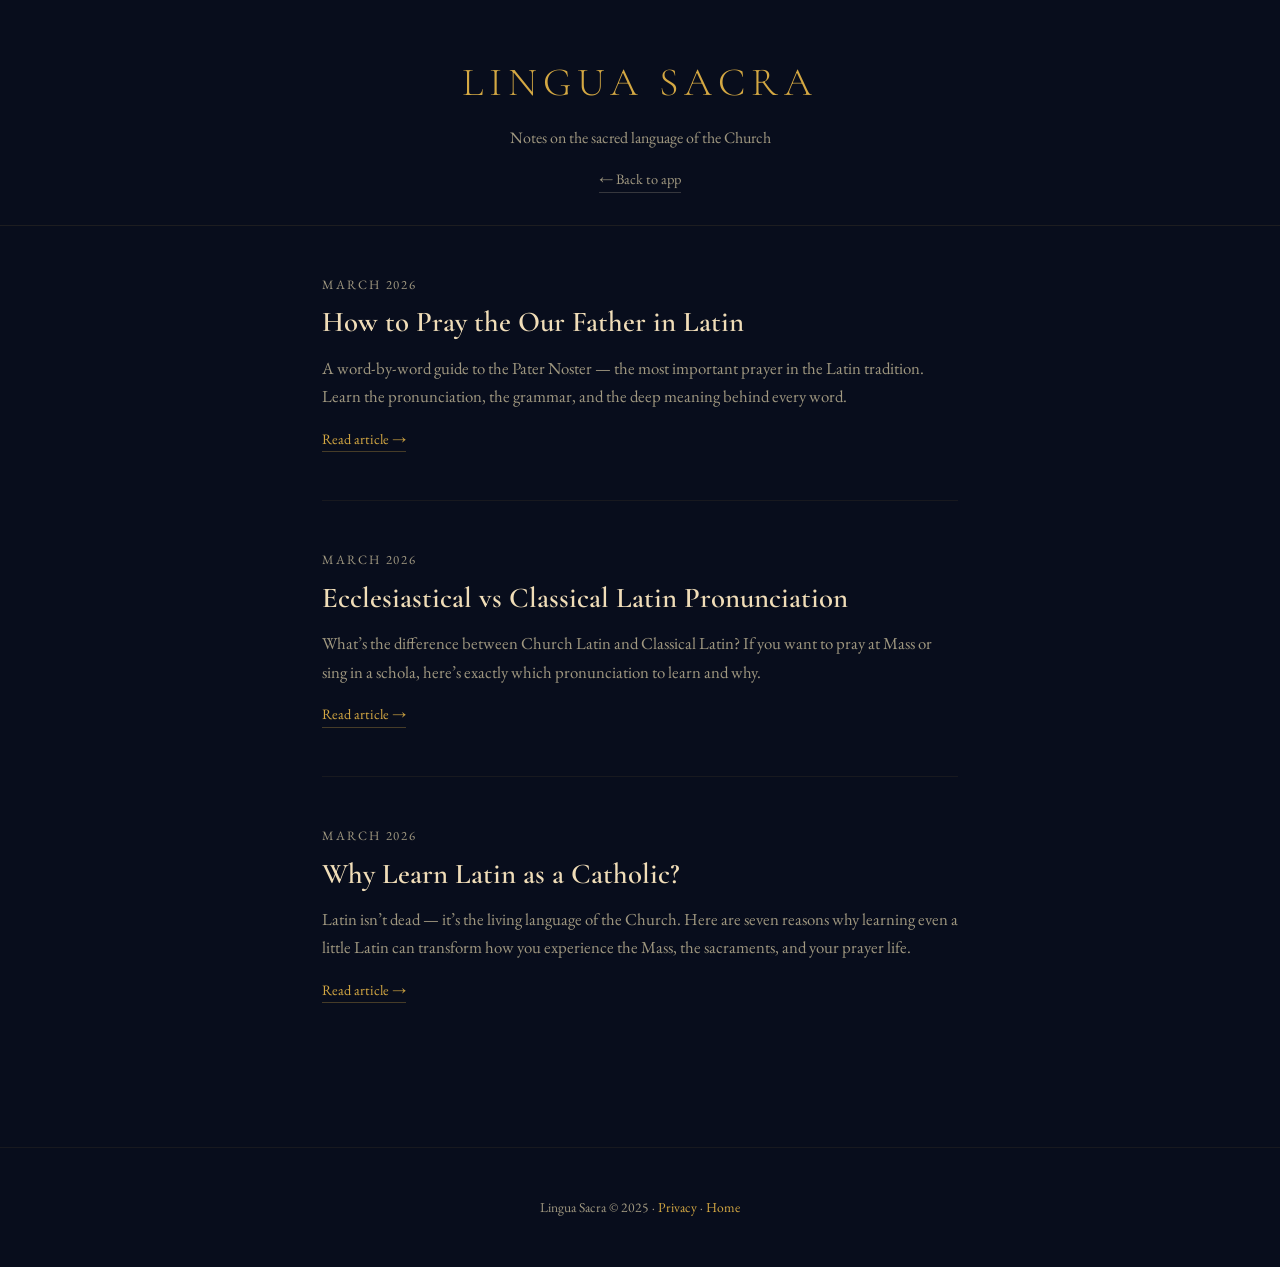
==== blog/index.html @ d64c72e0 "Add blog: 3 SEO articles (Our Father in Latin, Ecclesiastical vs Classical, Why Learn Latin)" ====
<!DOCTYPE html>
<html lang="en">
<head>
<meta charset="UTF-8">
<meta name="viewport" content="width=device-width, initial-scale=1.0">
<title>Blog — Lingua Sacra</title>
<meta name="description" content="Articles on learning Ecclesiastical Latin, Catholic prayer in Latin, and the sacred language of the Church.">
<link rel="canonical" href="https://applinguasacra.com/blog/">
<link rel="icon" type="image/png" sizes="32x32" href="../img/favicon-32.png">
<link href="https://fonts.googleapis.com/css2?family=EB+Garamond:ital,wght@0,400;0,500;0,600;0,700;1,400&family=Cormorant+Garamond:wght@300;400;600;700&display=swap" rel="stylesheet">
<style>
:root{--ink:#080D1C;--navy:#0E1E3E;--gold:#D4A843;--gold-light:#E8C96A;--parchment:#F0DDB8;--stone:#A09880;--crimson:#8B2030}
*{margin:0;padding:0;box-sizing:border-box}
body{background:var(--ink);color:var(--parchment);font-family:'EB Garamond',serif;line-height:1.7;min-height:100vh}
a{color:var(--gold);text-decoration:none}
a:hover{color:var(--gold-light)}
.blog-header{padding:3rem 2rem 2rem;text-align:center;border-bottom:1px solid rgba(212,168,67,0.1)}
.blog-header h1{font-family:'Cormorant Garamond',serif;font-size:2.5rem;font-weight:300;color:var(--gold);letter-spacing:.15em}
.blog-header p{color:var(--stone);margin-top:.5rem;font-size:1rem}
.blog-header .home-link{display:inline-block;margin-top:1rem;font-size:.9rem;color:var(--stone);border-bottom:1px solid rgba(160,152,136,0.3)}
.blog-posts{max-width:700px;margin:0 auto;padding:3rem 2rem}
.blog-card{margin-bottom:3rem;padding-bottom:3rem;border-bottom:1px solid rgba(212,168,67,0.08)}
.blog-card:last-child{border-bottom:none}
.blog-card .date{font-size:.8rem;color:var(--stone);text-transform:uppercase;letter-spacing:.15em}
.blog-card h2{font-family:'Cormorant Garamond',serif;font-size:1.8rem;font-weight:600;margin:.5rem 0 .8rem;line-height:1.3}
.blog-card h2 a{color:var(--parchment)}
.blog-card h2 a:hover{color:var(--gold)}
.blog-card p{color:var(--stone);font-size:1.05rem;line-height:1.7}
.blog-card .read-more{display:inline-block;margin-top:1rem;font-size:.9rem;color:var(--gold);border-bottom:1px solid rgba(212,168,67,0.3)}
.blog-footer{text-align:center;padding:3rem 2rem;color:var(--stone);font-size:.85rem;border-top:1px solid rgba(212,168,67,0.08)}
</style>
</head>
<body>
<header class="blog-header">
  <h1>LINGUA SACRA</h1>
  <p>Notes on the sacred language of the Church</p>
  <a href="/" class="home-link">&larr; Back to app</a>
</header>
<main class="blog-posts">
  <article class="blog-card">
    <div class="date">March 2026</div>
    <h2><a href="how-to-pray-our-father-in-latin.html">How to Pray the Our Father in Latin</a></h2>
    <p>A word-by-word guide to the Pater Noster &mdash; the most important prayer in the Latin tradition. Learn the pronunciation, the grammar, and the deep meaning behind every word.</p>
    <a href="how-to-pray-our-father-in-latin.html" class="read-more">Read article &rarr;</a>
  </article>
  <article class="blog-card">
    <div class="date">March 2026</div>
    <h2><a href="ecclesiastical-vs-classical-latin.html">Ecclesiastical vs Classical Latin Pronunciation</a></h2>
    <p>What&rsquo;s the difference between Church Latin and Classical Latin? If you want to pray at Mass or sing in a schola, here&rsquo;s exactly which pronunciation to learn and why.</p>
    <a href="ecclesiastical-vs-classical-latin.html" class="read-more">Read article &rarr;</a>
  </article>
  <article class="blog-card">
    <div class="date">March 2026</div>
    <h2><a href="why-learn-latin-as-a-catholic.html">Why Learn Latin as a Catholic?</a></h2>
    <p>Latin isn&rsquo;t dead &mdash; it&rsquo;s the living language of the Church. Here are seven reasons why learning even a little Latin can transform how you experience the Mass, the sacraments, and your prayer life.</p>
    <a href="why-learn-latin-as-a-catholic.html" class="read-more">Read article &rarr;</a>
  </article>
</main>
<footer class="blog-footer">
  <p>Lingua Sacra &copy; 2025 &middot; <a href="/privacy.html">Privacy</a> &middot; <a href="/">Home</a></p>
</footer>
</body>
</html>
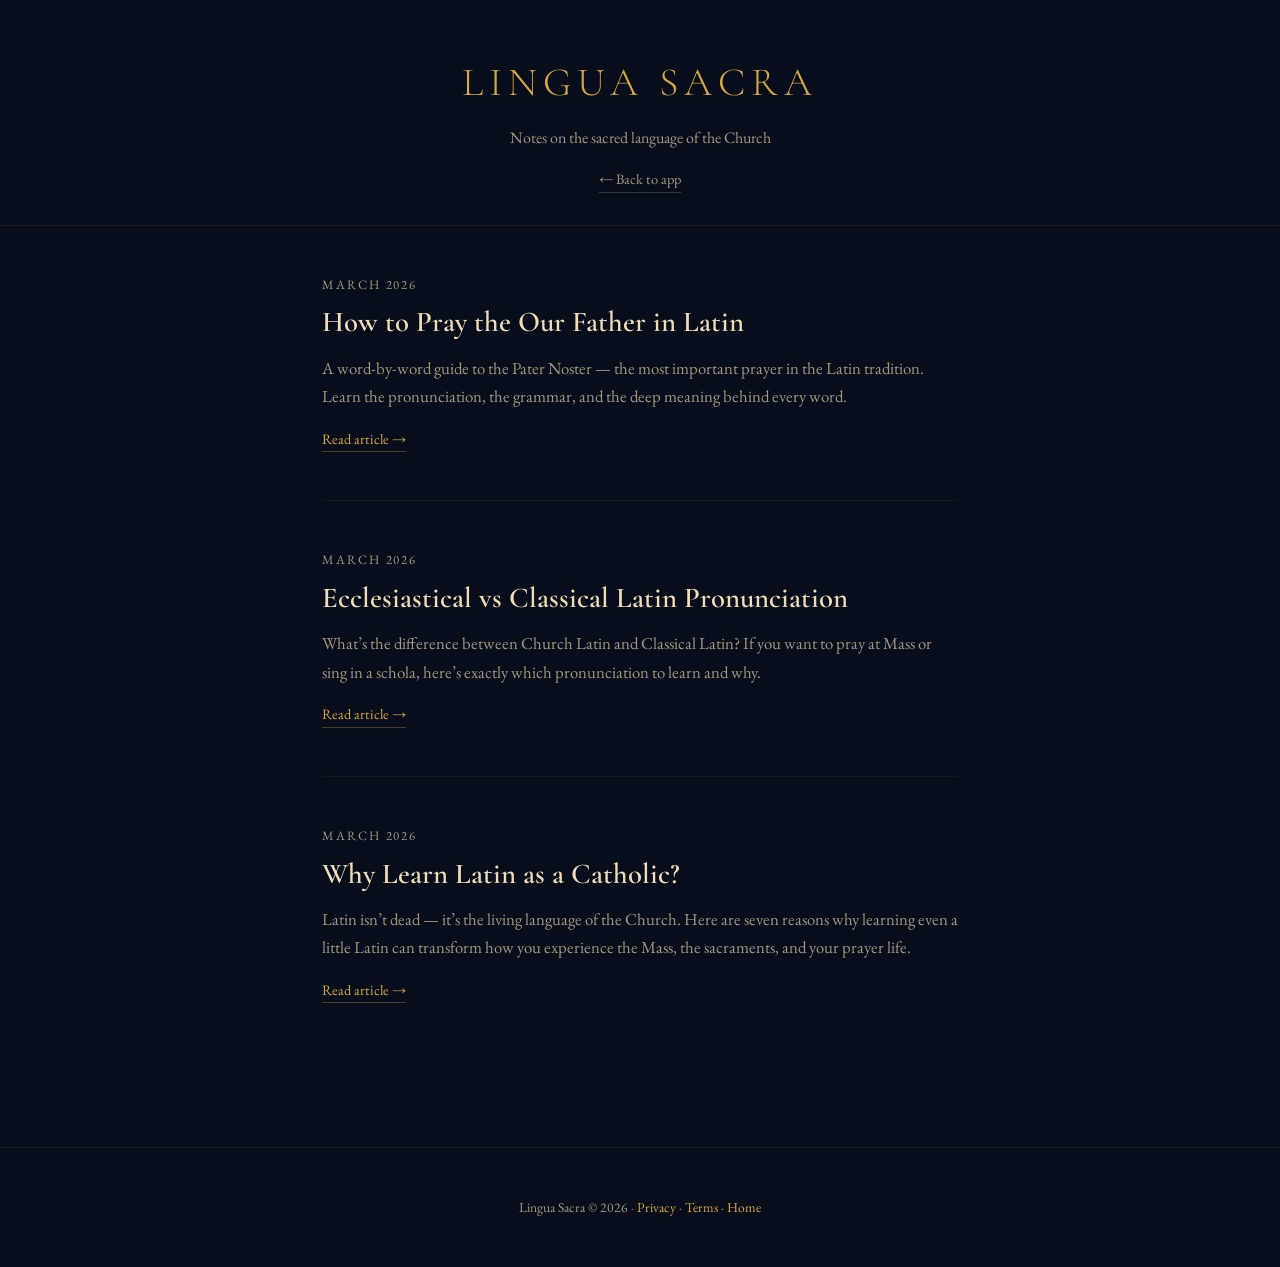
==== commit 6149a1fd: "fix: correct JSON-LD price, update copyright years, add ToS to footers - Fix JSON-LD schema price fr" ====
--- a/blog/index.html
+++ b/blog/index.html
@@ -57,7 +57,7 @@
   </article>
 </main>
 <footer class="blog-footer">
-  <p>Lingua Sacra &copy; 2025 &middot; <a href="/privacy.html">Privacy</a> &middot; <a href="/">Home</a></p>
+  <p>Lingua Sacra &copy; 2026 &middot; <a href="/privacy.html">Privacy</a> &middot; <a href="/terms.html">Terms</a> &middot; <a href="/">Home</a></p>
 </footer>
 </body>
 </html>
